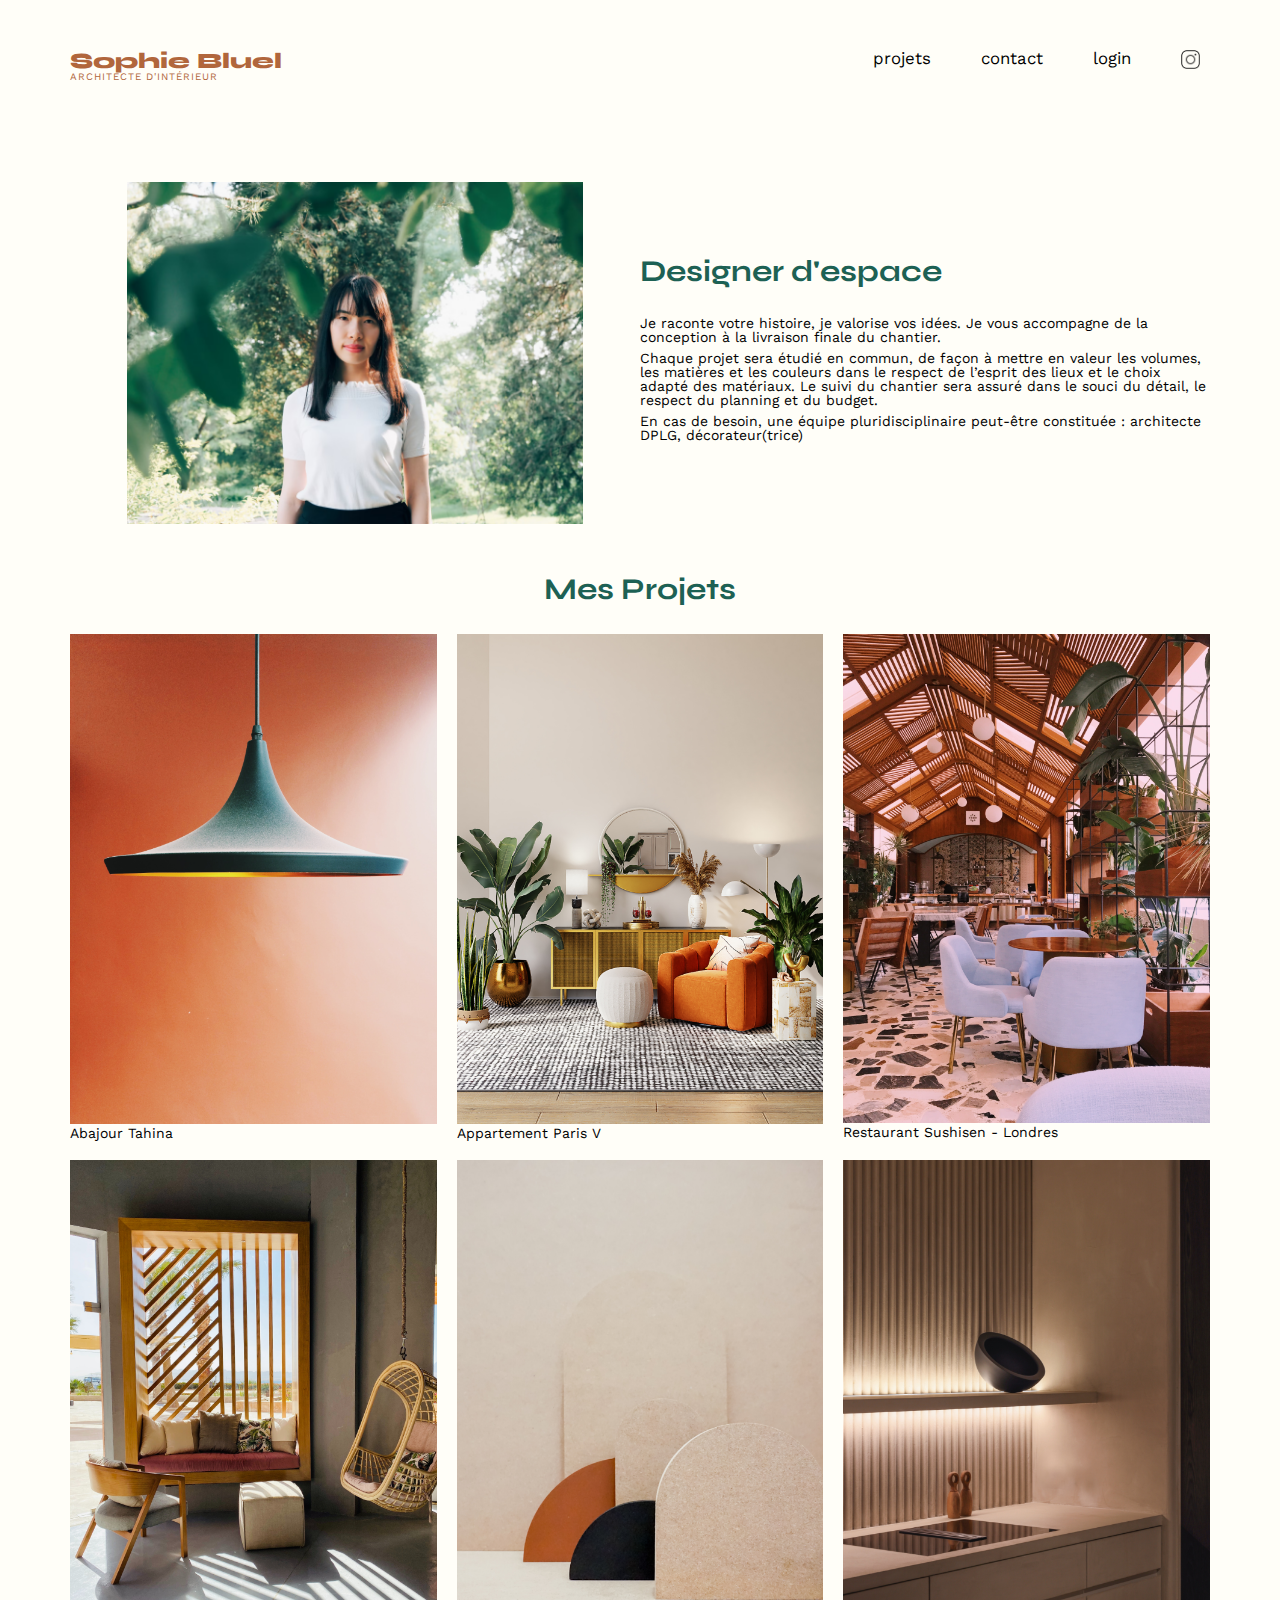
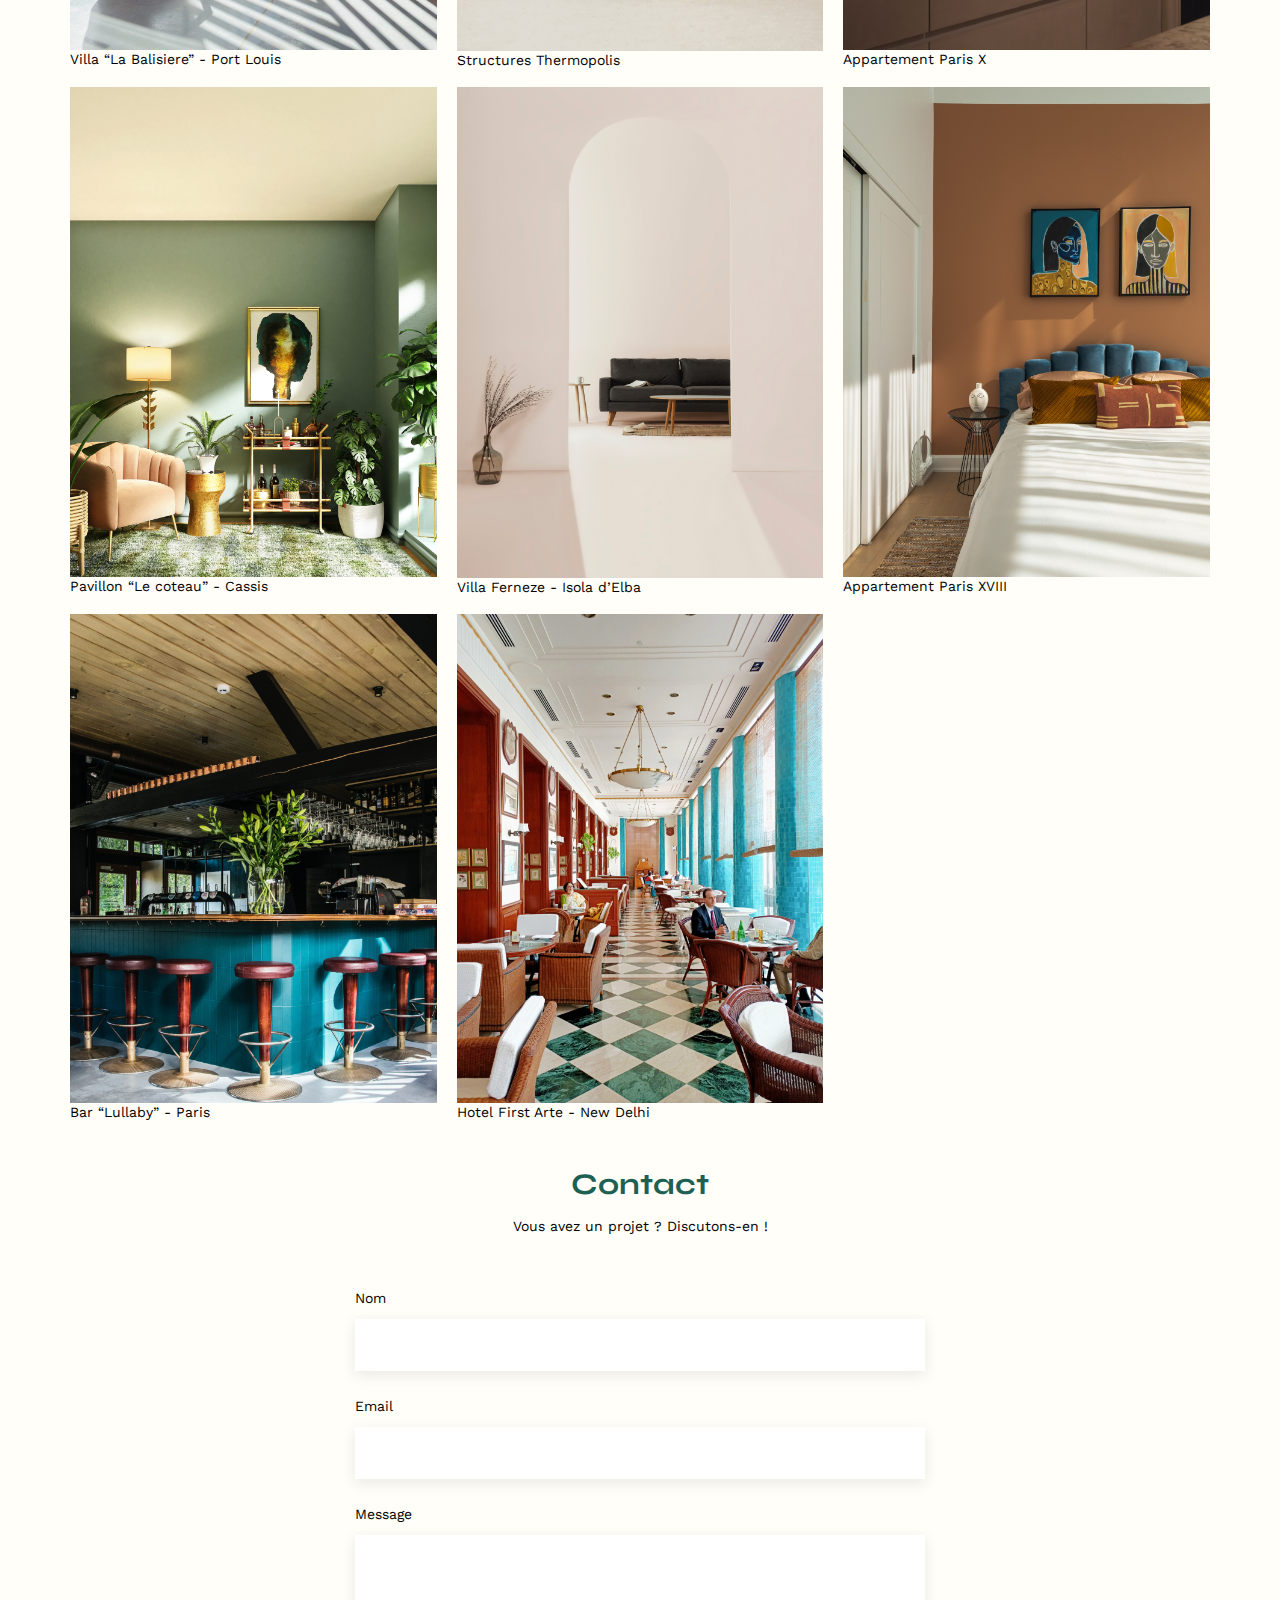
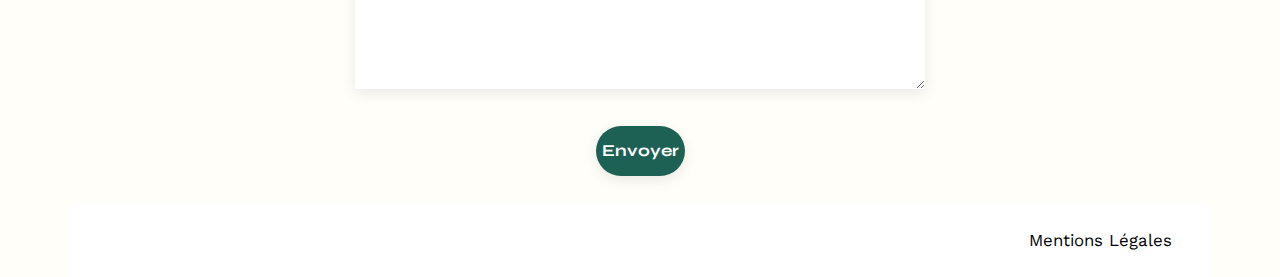
==== FrontEnd/index.html @ 28f4c661 "all files" ====
<!DOCTYPE html>
<html lang="fr">
<head>
	<meta charset="UTF-8">
	<title>Sophie Bluel - Architecte d'intérieur</title>
	<meta name="viewport" content="width=device-width, initial-scale=1.0">
	<link rel="preconnect" href="https://fonts.googleapis.com">
	<link rel="preconnect" href="https://fonts.gstatic.com" crossorigin>
	<link href="https://fonts.googleapis.com/css2?family=Syne:wght@700;800&family=Work+Sans&display=swap" rel="stylesheet">
	<meta name="description" content="">
	<link rel="stylesheet" href="./assets/style.css">
</head>
<body>
<header>
	<h1>Sophie Bluel <span>Architecte d'intérieur</span></h1>
	<nav>
		<ul>
			<li>
				<a href="#portfolio">projets</a>
			</li>
			  <li>
				  <a href="#contact">contact</a>
			</li>
			  <li>
				<a href="./login.html">login</a>
			</li>
			<li><img src="./assets/icons/instagram.png" alt="Instagram"></li>
		</ul>
	</nav>
</header>
<main>
	<section id="introduction">
		<figure>
			<img src="./assets/images/sophie-bluel.png" alt="">
		</figure>
		<article>
			<h2>Designer d'espace</h2>
			<p>Je raconte votre histoire, je valorise vos idées. Je vous accompagne de la conception à la livraison finale du chantier.</p>
			<p>Chaque projet sera étudié en commun, de façon à mettre en valeur les volumes, les matières et les couleurs dans le respect de l’esprit des lieux et le choix adapté des matériaux. Le suivi du chantier sera assuré dans le souci du détail, le respect du planning et du budget.</p>
			<p>En cas de besoin, une équipe pluridisciplinaire peut-être constituée : architecte DPLG, décorateur(trice)</p>
		</article>
	</section>
	<section id="portfolio">
		<h2>Mes Projets</h2>
		<div class="gallery">
			<figure>
				<img src="assets/images/abajour-tahina.png" alt="Abajour Tahina">
				<figcaption>Abajour Tahina</figcaption>
			</figure>
			<figure>
				<img src="assets/images/appartement-paris-v.png" alt="Appartement Paris V">
				<figcaption>Appartement Paris V</figcaption>
			</figure>
			<figure>
				<img src="assets/images/restaurant-sushisen-londres.png" alt="Restaurant Sushisen - Londres">
				<figcaption>Restaurant Sushisen - Londres</figcaption>
			</figure>
			<figure>
				<img src="assets/images/la-balisiere.png" alt="Villa “La Balisiere” - Port Louis">
				<figcaption>Villa “La Balisiere” - Port Louis</figcaption>
			</figure>
			<figure>
				<img src="assets/images/structures-thermopolis.png" alt="Structures Thermopolis">
				<figcaption>Structures Thermopolis</figcaption>
			</figure>
			<figure>
				<img src="assets/images/appartement-paris-x.png" alt="Appartement Paris X">
				<figcaption>Appartement Paris X</figcaption>
			</figure>
			<figure>
				<img src="assets/images/le-coteau-cassis.png" alt="Pavillon “Le coteau” - Cassis">
				<figcaption>Pavillon “Le coteau” - Cassis</figcaption>
			</figure>
			<figure>
				<img src="assets/images/villa-ferneze.png" alt="Villa Ferneze - Isola d’Elba">
				<figcaption>Villa Ferneze - Isola d’Elba</figcaption>
			</figure>
			<figure>
				<img src="assets/images/appartement-paris-xviii.png" alt="Appartement Paris XVIII">
				<figcaption>Appartement Paris XVIII</figcaption>
			</figure>
			<figure>
				<img src="assets/images/bar-lullaby-paris.png" alt="Bar “Lullaby” - Paris">
				<figcaption>Bar “Lullaby” - Paris</figcaption>
			</figure>
			<figure>
				<img src="assets/images/hotel-first-arte-new-delhi.png" alt="Hotel First Arte - New Delhi">
				<figcaption>Hotel First Arte - New Delhi</figcaption>
			</figure>
		</div>
	</section>
	<section id="contact">
		<h2>Contact</h2>
		<p>Vous avez un projet ? Discutons-en !</p>
		<form action="#" method="post">
			<label for="name">Nom</label>
			<input type="text" name="name" id="name">
			<label for="email">Email</label>
			<input type="email" name="email" id="email">
			<label for="message">Message</label>
			<textarea name="message" id="message" cols="30" rows="10"></textarea>
			<input type="submit" value="Envoyer">
		</form>
	</section>
</main>

<footer>
	<nav>
		<ul>
			<li>Mentions Légales</li>
		</ul>
	</nav>
</footer>
<script src="./assets/js/script.js"></script>
</body>
</html>
---- FrontEnd/assets/style.css ----
/* http://meyerweb.com/eric/tools/css/reset/
   v2.0 | 20110126
   License: none (public domain)
*/

html, body, div, span, applet, object, iframe,
h1, h2, h3, h4, h5, h6, p, blockquote, pre,
a, abbr, acronym, address, big, cite, code,
del, dfn, em, img, ins, kbd, q, s, samp,
small, strike, strong, sub, sup, tt, var,
b, u, i, center,
dl, dt, dd, ol, ul, li,
fieldset, form, label, legend,
table, caption, tbody, tfoot, thead, tr, th, td,
article, aside, canvas, details, embed,
figure, figcaption, footer, header, hgroup,
menu, nav, output, ruby, section, summary,
time, mark, audio, video {
	margin: 0;
	padding: 0;
	border: 0;
	font-size: 100%;
	font: inherit;
	vertical-align: baseline;
}

/* HTML5 display-role reset for older browsers */
article, aside, details, figcaption, figure,
footer, header, hgroup, menu, nav, section {
	display: block;
}

body {
	line-height: 1;
}

header, main, footer {
	width: 100%;
}

ol, ul {
	list-style: none;
}

blockquote, q {
	quotes: none;
}

blockquote:before, blockquote:after,
q:before, q:after {
	content: '';
	content: none;
}

table {
	border-collapse: collapse;
	border-spacing: 0;
}

a {
	text-decoration: none;
}

input, select {
	outline: none;
}

button {
	background: none;
	border: none;
	cursor: pointer;
}

/** end reset css**/
body {
	max-width: 1140px;
	margin: auto;
	font-family: 'Work Sans';
	font-size: 14px;
	background: #FFFEF8;
	min-height: 100vh;
    display: flex;
    flex-direction: column;
    justify-content: space-between;
	align-items: baseline;
}

header {
	display: flex;
	justify-content: space-between;
	margin: 50px 0;
}

section {
	margin: 50px 0;
}

h1 {
	display: flex;
	flex-direction: column;
	font-family: 'Syne';
	font-size: 22px;
	font-weight: 800;
	color: #B1663C;
}

h1 > span {
	font-family: 'Work Sans';
	font-size: 10px;
	letter-spacing: 0.1em;
	text-transform: uppercase;
	font-weight: 400;
}

h2 {
	font-family: 'Syne';
	font-weight: 700;
	font-size: 30px;
	color: #1D6154;
}

nav ul {
	display: flex;
	list-style-type: none;
	gap: 30px;
}

nav li {
	padding: 0 10px;
	font-size: 1.2em;
}

li:hover {
	color: #B1663C;
}

nav li img {
	width: 19px;
	height: 19px;
}

nav li a {
	color: #000000;
}

#introduction {
	display: flex;
	align-items: center;
}

#introduction figure {
	flex: 1;
	position: relative;
}

#introduction figure button {
	position: absolute;
    left: 10%;
    margin-top: 13px;
}

#introduction img {
	display: block;
	margin: auto;
	width: 80%;
}

#introduction article {
	flex: 1;
	position: relative;
}

#introduction article button {
	position: absolute;
	top: -39px;
}

#introduction h2 {
	margin-bottom: 1em;
}

#introduction p {
	margin-bottom: 0.5em;
}

#portfolio h2 {
	text-align: center;
	margin-bottom: 1em;
	position: relative;
}

#portfolio h2 button {
	position: absolute;
	margin-left: 31px;
    bottom: 6px;
}

.filter {
	margin: 51px auto;
}

.btn-list {
	display: flex;
	justify-content: center;
	gap: 10px;
}

.btn {
	color: #1D6154;
	border: 1px solid #1D6154;
	padding: 9px 21px;
	border-radius: 60px;
	font-family: 'Syne', sans-serif;
	font-weight: 700;
	transition: background 400ms;
}

.btn-active, .btn:hover{
	background: #1D6154;
	color: #FFFFFF;
}

.gallery {
	width: 100%;
	display: grid;
	grid-template-columns: 1fr 1fr 1fr;
	grid-column-gap: 20px;
	grid-row-gap: 20px;
}

.gallery img {
	width: 100%;
}

#contact {
	width: 50%;
	margin: auto;
}

#contact > * {
	text-align: center;
}

#contact h2{
	margin-bottom: 20px;
}

#contact form {
	text-align: left;
	margin-top:30px;
	display: flex;
	flex-direction: column;
}

#contact input {
	height: 50px;
	font-size: 1.2em;
	border: none;
	box-shadow: 0px 4px 14px rgba(0, 0, 0, 0.09);
}

#contact label {
	margin: 2em 0 1em 0;
}

#contact textarea {
	border: none;
	box-shadow: 0px 4px 14px rgba(0, 0, 0, 0.09);
}

input[type="submit"]{
	font-family: 'Syne';
	font-weight: 700;
	color: white;
	background-color: #1D6154;
	margin: 37px auto 28px;
	border-radius: 60px;
	border: none;
	line-height: 36px;
	cursor: pointer;
}

footer nav ul {
	display: flex;
	justify-content: flex-end;
	padding: 2em;
	background: #FFFFFF;
}


.login {
  display: flex;
  flex-direction: column;
  gap: 37px;
}

.login h2 {
  color: #1d6154;
  text-align: center;
  font-size: 30px;
  font-style: normal;
  font-weight: 700;
}

.form--login {
  display: flex;
  flex-direction: column;
  align-items: center;
}

.user--infos {
  display: flex;
  flex-direction: column;
  gap: 30px;
}

.user--info {
  display: flex;
  flex-direction: column;
  gap: 7px;
}

.user--info label {
  font-family: "Work Sans";
  font-weight: 600;
  font-size: 14px;
  color: #3d3d3d;
}

.user--info input[type="email"],
.user--info input[type="password"] {
  border: none;
  background: #ffffff;
  box-shadow: 0px 4px 14px rgba(0, 0, 0, 0.09);
  width: 379px;
  line-height: 51px;
}

.login-btn {
  font-size: 14px;
  width: 179px;
}

input[type="submit"] {
  font-family: "Syne";
  font-weight: 700;
  color: white;
  background-color: #1d6154;
  margin: 37px auto 28px;
  border-radius: 60px;
  border: none;
  line-height: 36px;
  cursor: pointer;
}

.login form a {
  color: #3d3d3d;
  text-decoration-line: underline;
}
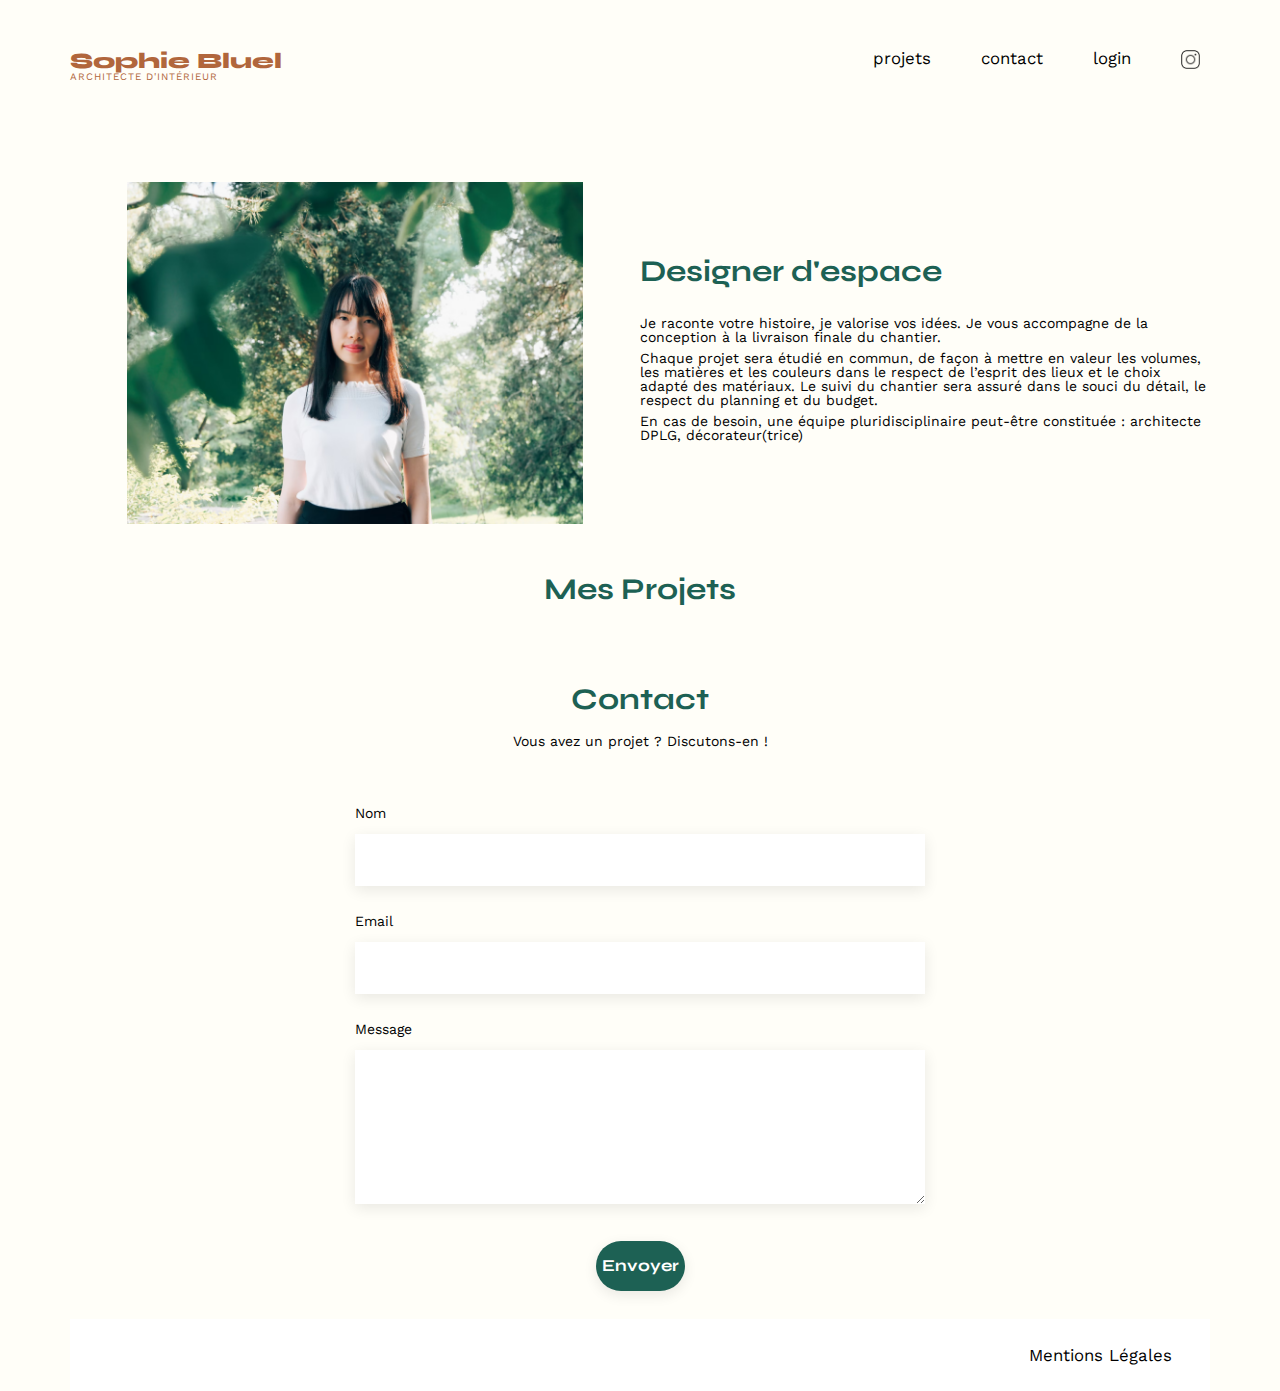
==== commit e5226ebd: "filter and works from the API" ====
--- a/FrontEnd/index.html
+++ b/FrontEnd/index.html
@@ -43,7 +43,7 @@
 	<section id="portfolio">
 		<h2>Mes Projets</h2>
 		<div class="gallery">
-			<figure>
+			<!-- <figure>
 				<img src="assets/images/abajour-tahina.png" alt="Abajour Tahina">
 				<figcaption>Abajour Tahina</figcaption>
 			</figure>
@@ -86,7 +86,7 @@
 			<figure>
 				<img src="assets/images/hotel-first-arte-new-delhi.png" alt="Hotel First Arte - New Delhi">
 				<figcaption>Hotel First Arte - New Delhi</figcaption>
-			</figure>
+			</figure> -->
 		</div>
 	</section>
 	<section id="contact">
--- a/FrontEnd/assets/style.css
+++ b/FrontEnd/assets/style.css
@@ -357,3 +357,10 @@
   color: #3d3d3d;
   text-decoration-line: underline;
 }
+
+
+#error-login {
+	color: #e32b2b;
+    text-align: center;
+	visibility: hidden;
+}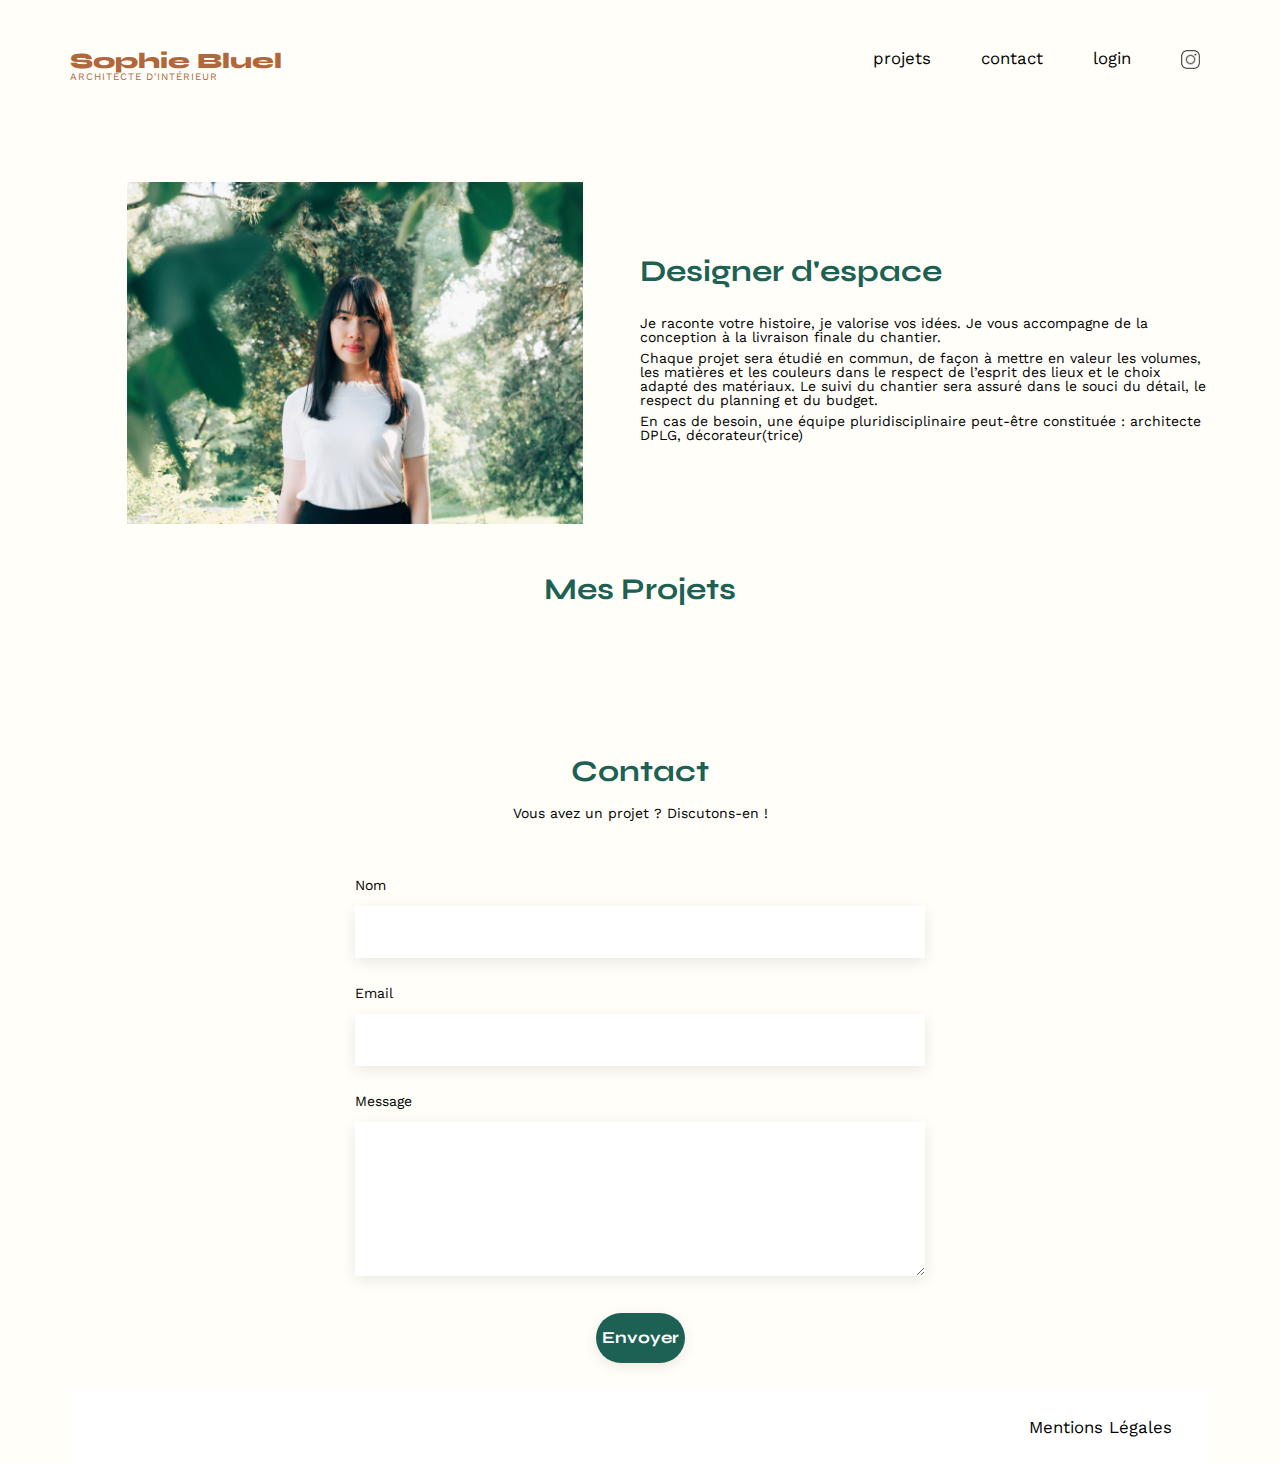
==== commit 1d483378: "updates A) renommer showCaterogies en showWorks" ====
--- a/FrontEnd/index.html
+++ b/FrontEnd/index.html
@@ -1,5 +1,6 @@
 <!DOCTYPE html>
 <html lang="fr">
+	
 <head>
 	<meta charset="UTF-8">
 	<title>Sophie Bluel - Architecte d'intérieur</title>
@@ -11,6 +12,15 @@
 	<link rel="stylesheet" href="./assets/style.css">
 </head>
 <body>
+
+
+
+	<div class="editmode">
+		<p><img src="./assets/icons/user-edit-svgrepo-com.svg" alt="edit icon">Mode édition</p>
+		<button>publier les changements</button>
+	</div>
+
+
 <header>
 	<h1>Sophie Bluel <span>Architecte d'intérieur</span></h1>
 	<nav>
@@ -22,7 +32,8 @@
 				  <a href="#contact">contact</a>
 			</li>
 			  <li>
-				<a href="./login.html">login</a>
+				<a id="nav-login" href="./login.html">login</a>
+				<a id="nav-logout" class="admin" href="#" hidden>logout</a>
 			</li>
 			<li><img src="./assets/icons/instagram.png" alt="Instagram"></li>
 		</ul>
@@ -31,8 +42,9 @@
 <main>
 	<section id="introduction">
 		<figure>
-			<img src="./assets/images/sophie-bluel.png" alt="">
+			<img src="./assets/images/sophie-bluel.png" alt="Picture of Sophie Bluel">
 		</figure>
+		
 		<article>
 			<h2>Designer d'espace</h2>
 			<p>Je raconte votre histoire, je valorise vos idées. Je vous accompagne de la conception à la livraison finale du chantier.</p>
@@ -40,54 +52,27 @@
 			<p>En cas de besoin, une équipe pluridisciplinaire peut-être constituée : architecte DPLG, décorateur(trice)</p>
 		</article>
 	</section>
+
 	<section id="portfolio">
-		<h2>Mes Projets</h2>
-		<div class="gallery">
-			<!-- <figure>
-				<img src="assets/images/abajour-tahina.png" alt="Abajour Tahina">
-				<figcaption>Abajour Tahina</figcaption>
-			</figure>
-			<figure>
-				<img src="assets/images/appartement-paris-v.png" alt="Appartement Paris V">
-				<figcaption>Appartement Paris V</figcaption>
-			</figure>
-			<figure>
-				<img src="assets/images/restaurant-sushisen-londres.png" alt="Restaurant Sushisen - Londres">
-				<figcaption>Restaurant Sushisen - Londres</figcaption>
-			</figure>
-			<figure>
-				<img src="assets/images/la-balisiere.png" alt="Villa “La Balisiere” - Port Louis">
-				<figcaption>Villa “La Balisiere” - Port Louis</figcaption>
-			</figure>
-			<figure>
-				<img src="assets/images/structures-thermopolis.png" alt="Structures Thermopolis">
-				<figcaption>Structures Thermopolis</figcaption>
-			</figure>
-			<figure>
-				<img src="assets/images/appartement-paris-x.png" alt="Appartement Paris X">
-				<figcaption>Appartement Paris X</figcaption>
-			</figure>
-			<figure>
-				<img src="assets/images/le-coteau-cassis.png" alt="Pavillon “Le coteau” - Cassis">
-				<figcaption>Pavillon “Le coteau” - Cassis</figcaption>
-			</figure>
-			<figure>
-				<img src="assets/images/villa-ferneze.png" alt="Villa Ferneze - Isola d’Elba">
-				<figcaption>Villa Ferneze - Isola d’Elba</figcaption>
-			</figure>
-			<figure>
-				<img src="assets/images/appartement-paris-xviii.png" alt="Appartement Paris XVIII">
-				<figcaption>Appartement Paris XVIII</figcaption>
-			</figure>
-			<figure>
-				<img src="assets/images/bar-lullaby-paris.png" alt="Bar “Lullaby” - Paris">
-				<figcaption>Bar “Lullaby” - Paris</figcaption>
-			</figure>
-			<figure>
-				<img src="assets/images/hotel-first-arte-new-delhi.png" alt="Hotel First Arte - New Delhi">
-				<figcaption>Hotel First Arte - New Delhi</figcaption>
-			</figure> -->
+		<h2>
+			Mes Projets
+			<button class="edit-btn">
+				<img src="./assets/icons/user-edit-svgrepo-com.svg" alt="edit icon">
+				modifier
+			</button>
+		</h2>
+		
+		<div class="filter">
+			<ul class="btn-list">
+				<!-- categories are inserted here from the API -->
+				<li>
+					<button class="btn btn-active" data-category="0" hidden>Tous</button> 
+				</li>
+			</ul>
 		</div>
+        <div class="gallery" id="gallery">
+            <!-- Projects are dynamically inserted here from the API -->
+        </div>
 	</section>
 	<section id="contact">
 		<h2>Contact</h2>
@@ -102,6 +87,9 @@
 			<input type="submit" value="Envoyer">
 		</form>
 	</section>
+
+    </div>
+</div>
 </main>
 
 <footer>
--- a/FrontEnd/assets/style.css
+++ b/FrontEnd/assets/style.css
@@ -363,4 +363,52 @@
 	color: #e32b2b;
     text-align: center;
 	visibility: hidden;
-}+}
+
+
+.edit-btn {
+    align-items: flex-end;
+	gap: 8px;
+	padding: 0;
+	display: none;
+}
+
+.edit-btn img {
+	width: 18px;
+	height: 18px;
+}
+
+
+.editmode {
+	background: #000000;
+	width: 100%;
+	height: 59px;
+	display: none;
+	justify-content: center;
+	align-items: center;
+	gap: 21px;
+	z-index: 1;
+}
+
+.editmode img {
+	width: 18px;
+	height: 18px;
+}
+
+.editmode button {
+	background: #FFFFFF;
+	border-radius: 60px;
+	font-family: 'Work Sans';
+	font-weight: 600;
+	font-size: 14px;
+	padding: 11px 23px;
+}
+
+.editmode p {
+	font-size: 16px;
+	font-weight: 400;
+	color: #FFFFFF;
+	display: flex;
+    align-items: flex-end;
+    gap: 9px;
+}
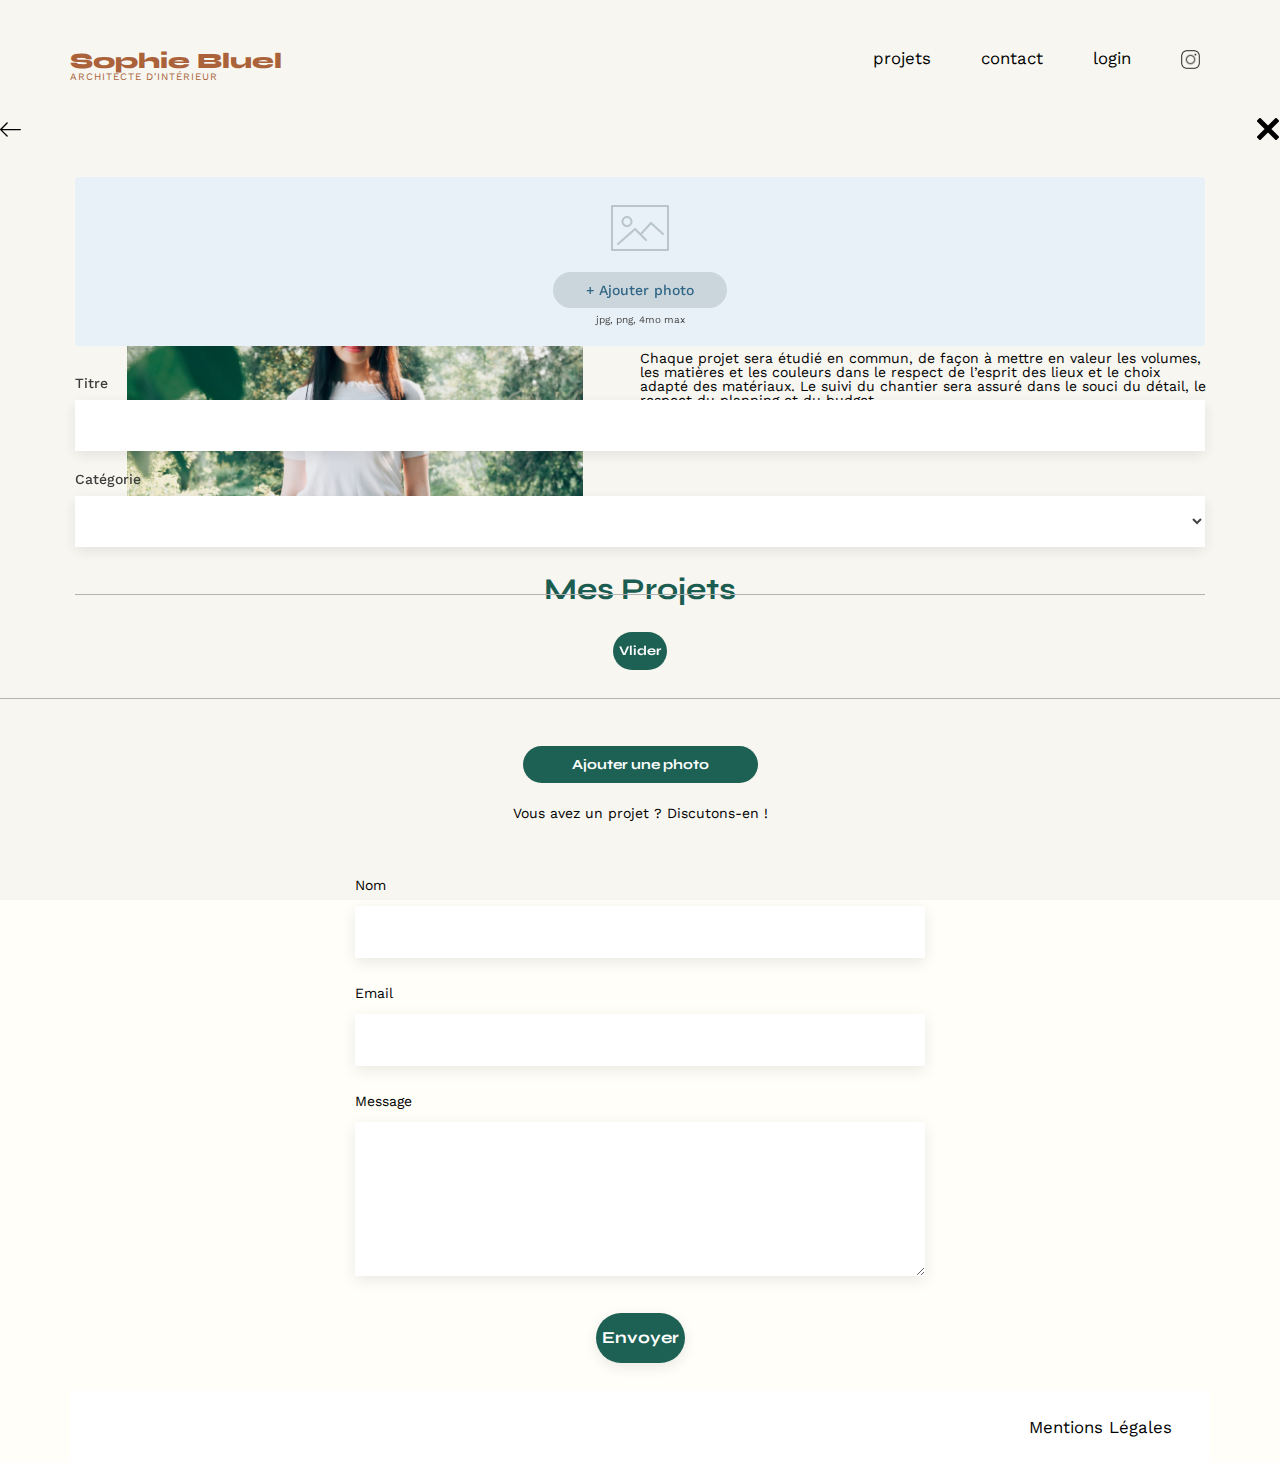
==== commit 61af5516: "modal update - still WIP" ====
--- a/FrontEnd/index.html
+++ b/FrontEnd/index.html
@@ -13,12 +13,59 @@
 </head>
 <body>
 
+	<div class="modal-container">
+		<div class="model">
+			<div class="modal-top-btn">
+				<button class="modal-comeback">
+				<img src="/FrontEnd/assets/icons/left_arrow-icon.svg" alt="left arrow icon">
+				</button>
+				<button class="modal-close">
+					<img src="/FrontEnd/assets/icons/close-icon.svg" alt="close icon">
+				</button>
+			</div>
+
+			<p class="modal-title"></p>
+
+			<div class="modal-gallery"></div>
 
 
-	<div class="editmode">
+			<div class="modal-addWork">
+				<form id="addWork-form">
+					<div class="upload-work">
+						<div class="upload-work-img"></div>
+						<div class="upload-work-form">
+							<img src="/FrontEnd/assets/icons/picture-icon.svg" alt="Picture Icon">
+							<input type="file" name="image" accept=".png .jpg" class="img-addWork" required>
+							<button> + Ajouter photo</button>
+							<p>jpg, png, 4mo max</p>
+						</div>
+					</div>
+
+
+				<div class="inputs-addWork">
+				<label for="title">Titre</label>
+				<input type="text" id="title" name="title" class="title-addWork" required>
+
+				<label for="category">Catégorie</label>
+				<select name="category" id="category" class="categories-addWork"></select>
+			</div>
+
+
+			<input type="submit" value="Vlider" class="btn-submit-work">
+		</form>
+		</div>
+		
+		<div class="modal-buttom-btn">
+			<button class="btn-addWork btn-valid-addWork">Ajouter une photo</button>
+		</div>
+	</div>
+	</div>
+
+
+	<div class="edit-mode">
 		<p><img src="./assets/icons/user-edit-svgrepo-com.svg" alt="edit icon">Mode édition</p>
-		<button>publier les changements</button>
 	</div>
+
 
 
 <header>
@@ -32,8 +79,7 @@
 				  <a href="#contact">contact</a>
 			</li>
 			  <li>
-				<a id="nav-login" href="./login.html">login</a>
-				<a id="nav-logout" class="admin" href="#" hidden>logout</a>
+				<a class="link-login" id="nav-login" href="./login.html">login</a>
 			</li>
 			<li><img src="./assets/icons/instagram.png" alt="Instagram"></li>
 		</ul>
--- a/FrontEnd/assets/style.css
+++ b/FrontEnd/assets/style.css
@@ -379,7 +379,7 @@
 }
 
 
-.editmode {
+.edit-mode {
 	background: #000000;
 	width: 100%;
 	height: 59px;
@@ -390,21 +390,13 @@
 	z-index: 1;
 }
 
-.editmode img {
+.edit-mode img {
 	width: 18px;
 	height: 18px;
-}
-
-.editmode button {
-	background: #FFFFFF;
-	border-radius: 60px;
-	font-family: 'Work Sans';
-	font-weight: 600;
-	font-size: 14px;
-	padding: 11px 23px;
-}
-
-.editmode p {
+	filter: brightness(0) invert(1);
+}
+
+.edit-mode p {
 	font-size: 16px;
 	font-weight: 400;
 	color: #FFFFFF;
@@ -412,3 +404,168 @@
     align-items: flex-end;
     gap: 9px;
 }
+
+/* modal section */
+
+.modal-container {
+	background: rgba(0, 0, 0, 0.03);
+	position: fixed;
+	width: 100%;
+	height: 100%;
+	left: 0;
+	z-index: 10;
+	/* display: none; */
+	justify-content: center;
+	align-content: center;
+}
+
+.modal {
+	background: white;
+	border-radius: 10px;
+	width: 630px;
+	height: auto;
+	padding: 26px 30px 55px;
+
+}
+
+.modal-top-btn {
+	display: flex;
+	justify-content: space-between;
+	align-items: center;
+	margin-bottom: 10px;
+}
+
+
+.modal-close {
+	width: 24px;
+	height: 24px;
+	display: inline-flex;
+    justify-content: center;
+    align-items: center;
+}
+
+.modal-comeback {	
+	/* visibility: hidden; */
+	width: 21px;
+    height: 21px;
+    display: inline-flex;
+    justify-content: center;
+    align-items: center;
+}
+
+.modal-title {
+	font-family: 'Work Sans', sans-serif;
+	font-size: 26px;
+	font-weight: 400;
+	text-align: center;
+}
+
+.modal-buttom-btn {
+	display: flex;
+	flex-direction: column;
+	align-items: center;
+	padding-top: 47px;
+    border-top: 1px solid #B3B3B3;
+}
+
+.modal-buttom-btn button {
+	background: #1D6154;
+	border-radius: 60px;
+	font-family: 'Syne';
+	font-size: 14px;
+	font-weight: 700;
+	color: #FFFFFF;
+	padding: 10px 49px;
+}
+
+.modal-addWork {
+	/* display: none; */
+	margin: 36px calc(105px - 30px) 0;
+}
+
+.modal-addWork form {
+	display: flex;
+	flex-direction: column;
+}
+
+.upload-work {
+	background: #E8F1F7;
+	border-radius: 3px;
+	height: 169px;
+}
+
+.upload-work-form {
+	display: flex;
+	flex-direction: column;
+	align-items: center;
+	padding: 28px 0 19px;
+	position: relative;
+}
+
+
+.upload-work-form input[type="file"] {
+	opacity: 0;
+    width: 173px;
+    height: 36px;
+    position: absolute;
+    left: 29.5%;
+    bottom: 23%;
+}
+
+
+.upload-work-form img {
+	width: 58px;
+	height: 46px;
+}
+
+.upload-work-form button {
+	background: #CBD6DC;
+	color: #306685;
+	border-radius: 50px;
+	font-family: 'Work Sans';
+	font-size: 14px;
+	font-weight: 500;
+	padding: 10px 33px;
+	margin: 21px 0 7px;
+}
+
+.upload-work-form p {
+	font-family: 'Work Sans';
+	font-size: 10px;
+	font-weight: 400;
+	color: #444444;
+}
+
+.inputs-addWork {
+	margin-top: 30px;
+	display: flex;
+	flex-direction: column;
+	border-bottom: 1px solid #B3B3B3;
+    padding-bottom: 47px;
+}
+
+.inputs-addWork input[type="text"] {
+	margin-bottom: 21px;
+}
+
+.modal-addWork form label {
+	font-family: 'Work Sans';
+	font-size: 14px;
+	font-weight: 500;
+	color: #3D3D3D;
+	margin-bottom: 10px;
+}
+
+
+.modal-addWork form input[type="text"],
+.modal-addWork form select {
+	background: #FFFFFF;
+	box-shadow: 0px 4px 14px rgba(0, 0, 0, 0.09);
+	border: none;
+	height: 51px;
+	padding: 0 16px;
+	font-family: 'Work Sans';
+	font-size: 14px;
+	font-weight: 400;
+	color: #444444;
+}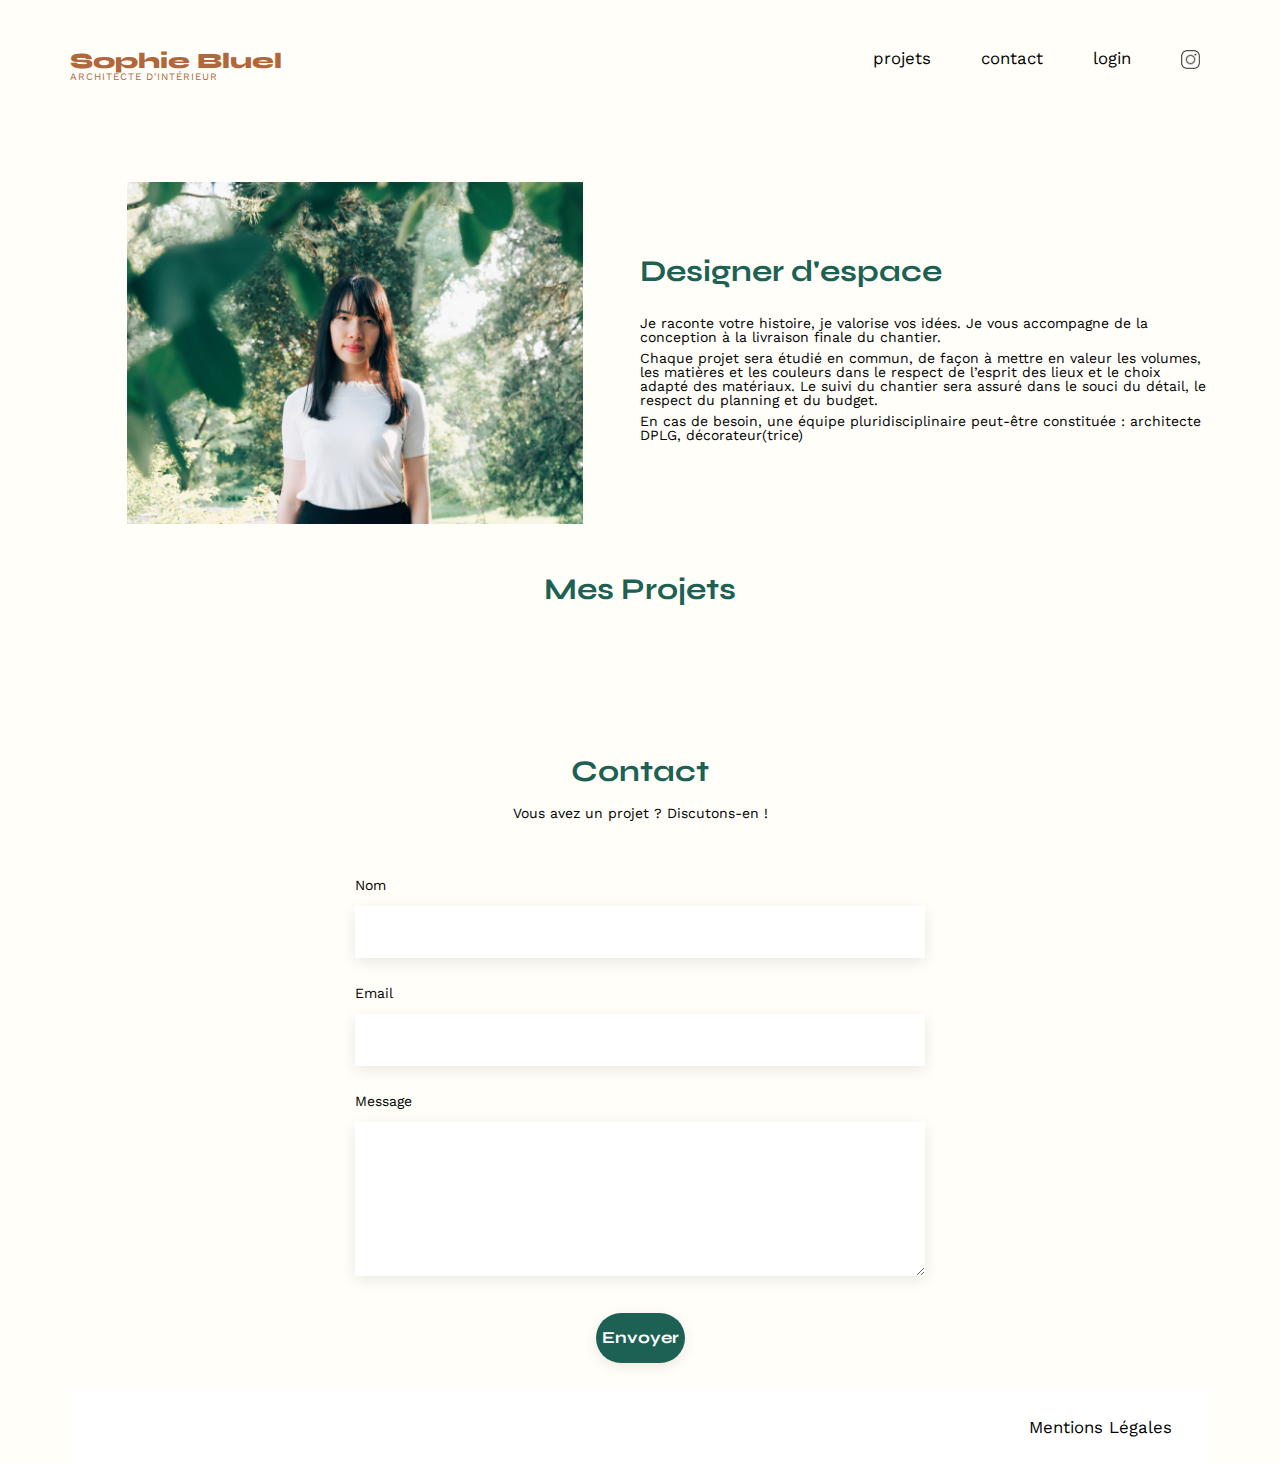
==== commit a7e42ea3: "modal" ====
--- a/FrontEnd/index.html
+++ b/FrontEnd/index.html
@@ -14,7 +14,7 @@
 <body>
 
 	<div class="modal-container">
-		<div class="model">
+		<div class="modal">
 			<div class="modal-top-btn">
 				<button class="modal-comeback">
 				<img src="/FrontEnd/assets/icons/left_arrow-icon.svg" alt="left arrow icon">
@@ -55,7 +55,7 @@
 		</form>
 		</div>
 		
-		<div class="modal-buttom-btn">
+		<div class="modal-bottom-btn">
 			<button class="btn-addWork btn-valid-addWork">Ajouter une photo</button>
 		</div>
 	</div>
@@ -112,7 +112,7 @@
 			<ul class="btn-list">
 				<!-- categories are inserted here from the API -->
 				<li>
-					<button class="btn btn-active" data-category="0" hidden>Tous</button> 
+					<!-- <button class="btn btn-active" data-category="0" hidden>Tous</button>  -->
 				</li>
 			</ul>
 		</div>
--- a/FrontEnd/assets/style.css
+++ b/FrontEnd/assets/style.css
@@ -408,24 +408,23 @@
 /* modal section */
 
 .modal-container {
-	background: rgba(0, 0, 0, 0.03);
+	background: rgba(0, 0, 0, 0.3);
 	position: fixed;
 	width: 100%;
 	height: 100%;
 	left: 0;
-	z-index: 10;
-	/* display: none; */
+	z-index: 1;
+	display: none;
 	justify-content: center;
-	align-content: center;
+	align-items: center;
 }
 
 .modal {
-	background: white;
+	background: #FFFFFF;
 	border-radius: 10px;
-	width: 630px;
+	width: calc(630px - 60px);
 	height: auto;
 	padding: 26px 30px 55px;
-
 }
 
 .modal-top-btn {
@@ -435,6 +434,12 @@
 	margin-bottom: 10px;
 }
 
+.modal-title{
+	font-family: 'Work Sans', sans-serif;
+	font-size: 26px;
+	font-weight: 400;
+	text-align: center;
+}
 
 .modal-close {
 	width: 24px;
@@ -445,7 +450,7 @@
 }
 
 .modal-comeback {	
-	/* visibility: hidden; */
+	visibility: hidden; 
 	width: 21px;
     height: 21px;
     display: inline-flex;
@@ -453,6 +458,50 @@
     align-items: center;
 }
 
+.modal-gallery {
+	display: grid;
+	grid-template-columns: repeat(5, 1fr);
+    gap: 7px;
+    margin: 46px calc(105px - 30px) 0;
+    row-gap: 16px;
+}
+
+.modal-gallery figure {
+	position: relative;
+	width: 77px;
+	height: 103px;
+}
+
+
+.modal-gallery figure::after {
+	content: '';
+    position: absolute;
+    top: 6px;
+	right: 26px;
+    background-color: #000000;
+    background-image: url('../assets/icons/bin-icon.svg');
+	background-repeat: no-repeat;
+    background-position: center;
+    width: 17px;
+    height: 17px;
+	border-radius: 2px;
+	opacity: 0;
+	cursor: move;
+	transition: opacity 250ms ease-in-out;
+}
+
+
+.modal-gallery figure > img {
+	width: 100%;
+	height: 100%;
+	object-fit: cover;
+}
+
+.modal-gallery figure figcaption {
+	font-size: 12px;
+}
+
+
 .modal-title {
 	font-family: 'Work Sans', sans-serif;
 	font-size: 26px;
@@ -460,15 +509,17 @@
 	text-align: center;
 }
 
-.modal-buttom-btn {
+.modal-bottom-btn {
 	display: flex;
 	flex-direction: column;
 	align-items: center;
+	gap: 23px;
+	margin: 38px calc(105px - 30px) 0;
 	padding-top: 47px;
     border-top: 1px solid #B3B3B3;
 }
 
-.modal-buttom-btn button {
+.modal-bottom-btn button {
 	background: #1D6154;
 	border-radius: 60px;
 	font-family: 'Syne';
@@ -479,7 +530,7 @@
 }
 
 .modal-addWork {
-	/* display: none; */
+	display: none;
 	margin: 36px calc(105px - 30px) 0;
 }
 
@@ -512,6 +563,9 @@
     bottom: 23%;
 }
 
+.upload-work-form input[type="file"]:hover .upload-work button {
+	opacity: 0.8;
+}
 
 .upload-work-form img {
 	width: 58px;
@@ -568,4 +622,8 @@
 	font-size: 14px;
 	font-weight: 400;
 	color: #444444;
-}+}
+
+.btn-submit-work {
+	width: 237px;
+}
